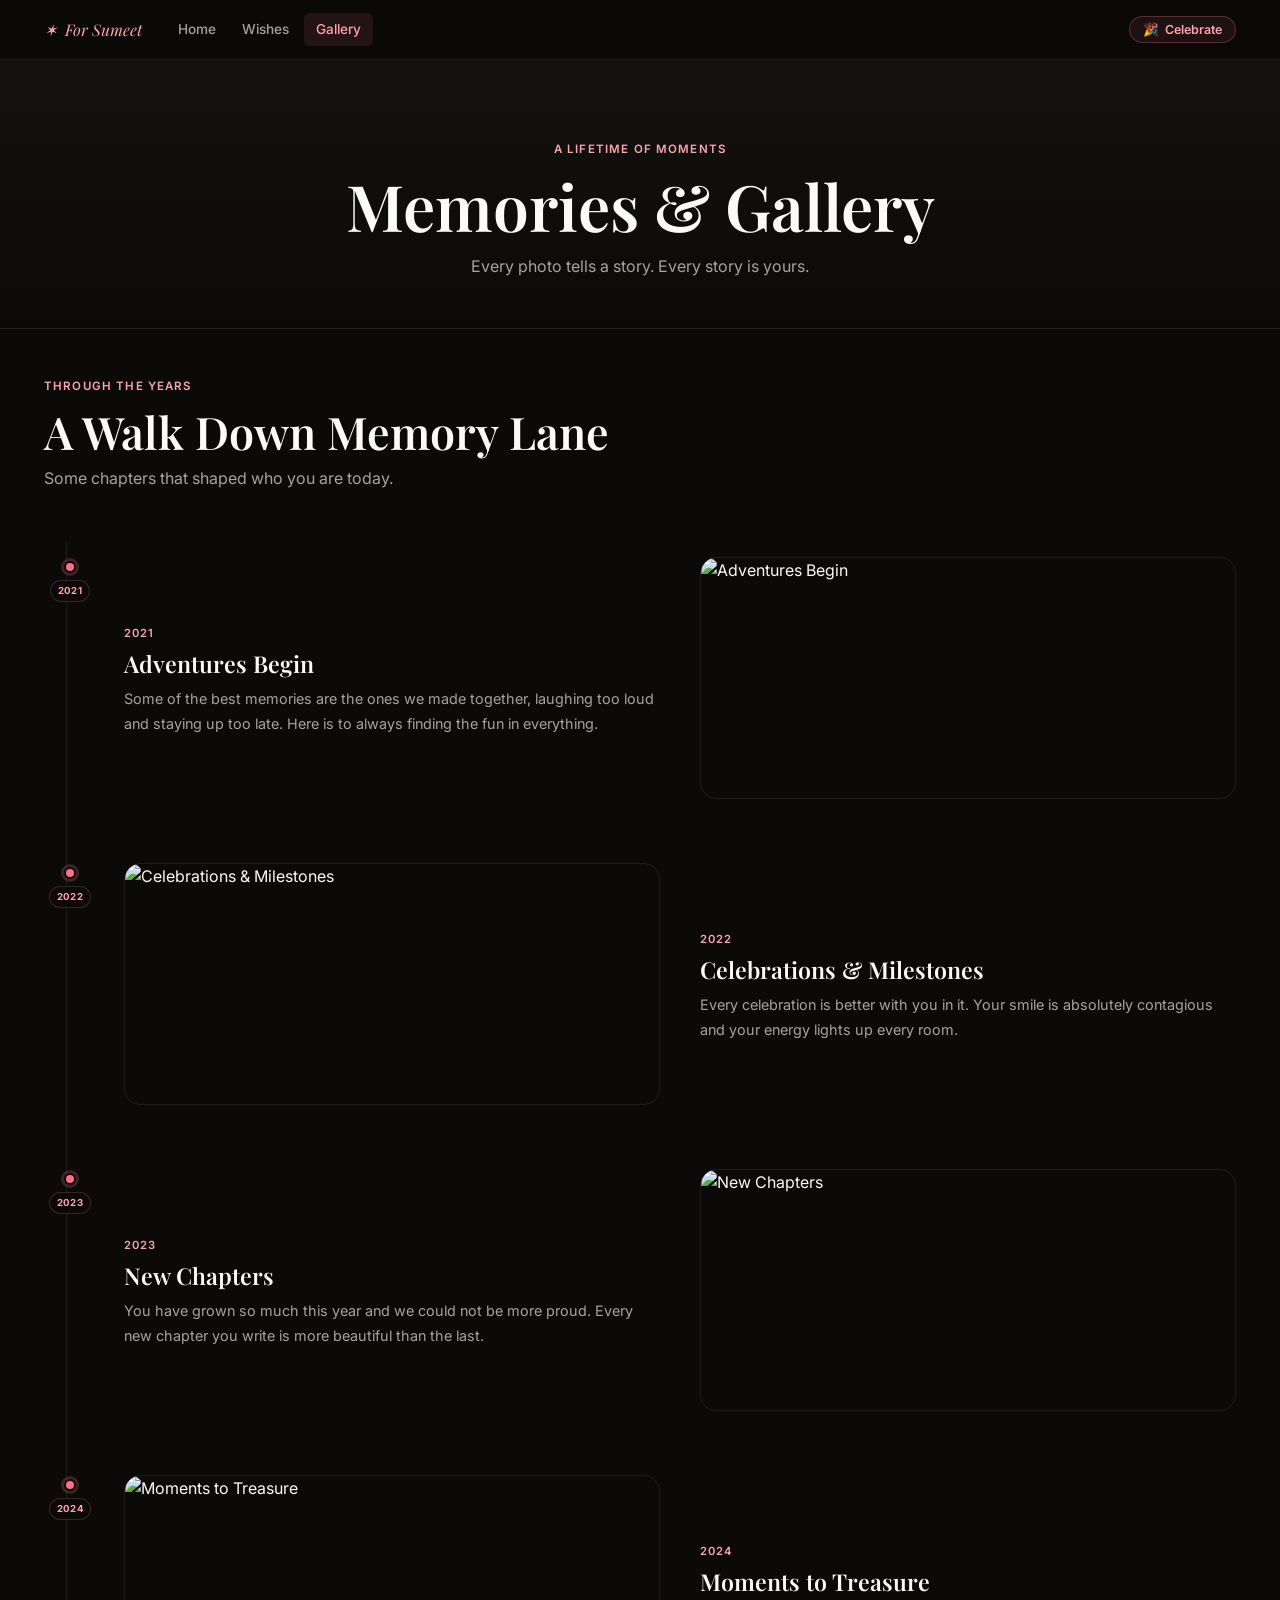
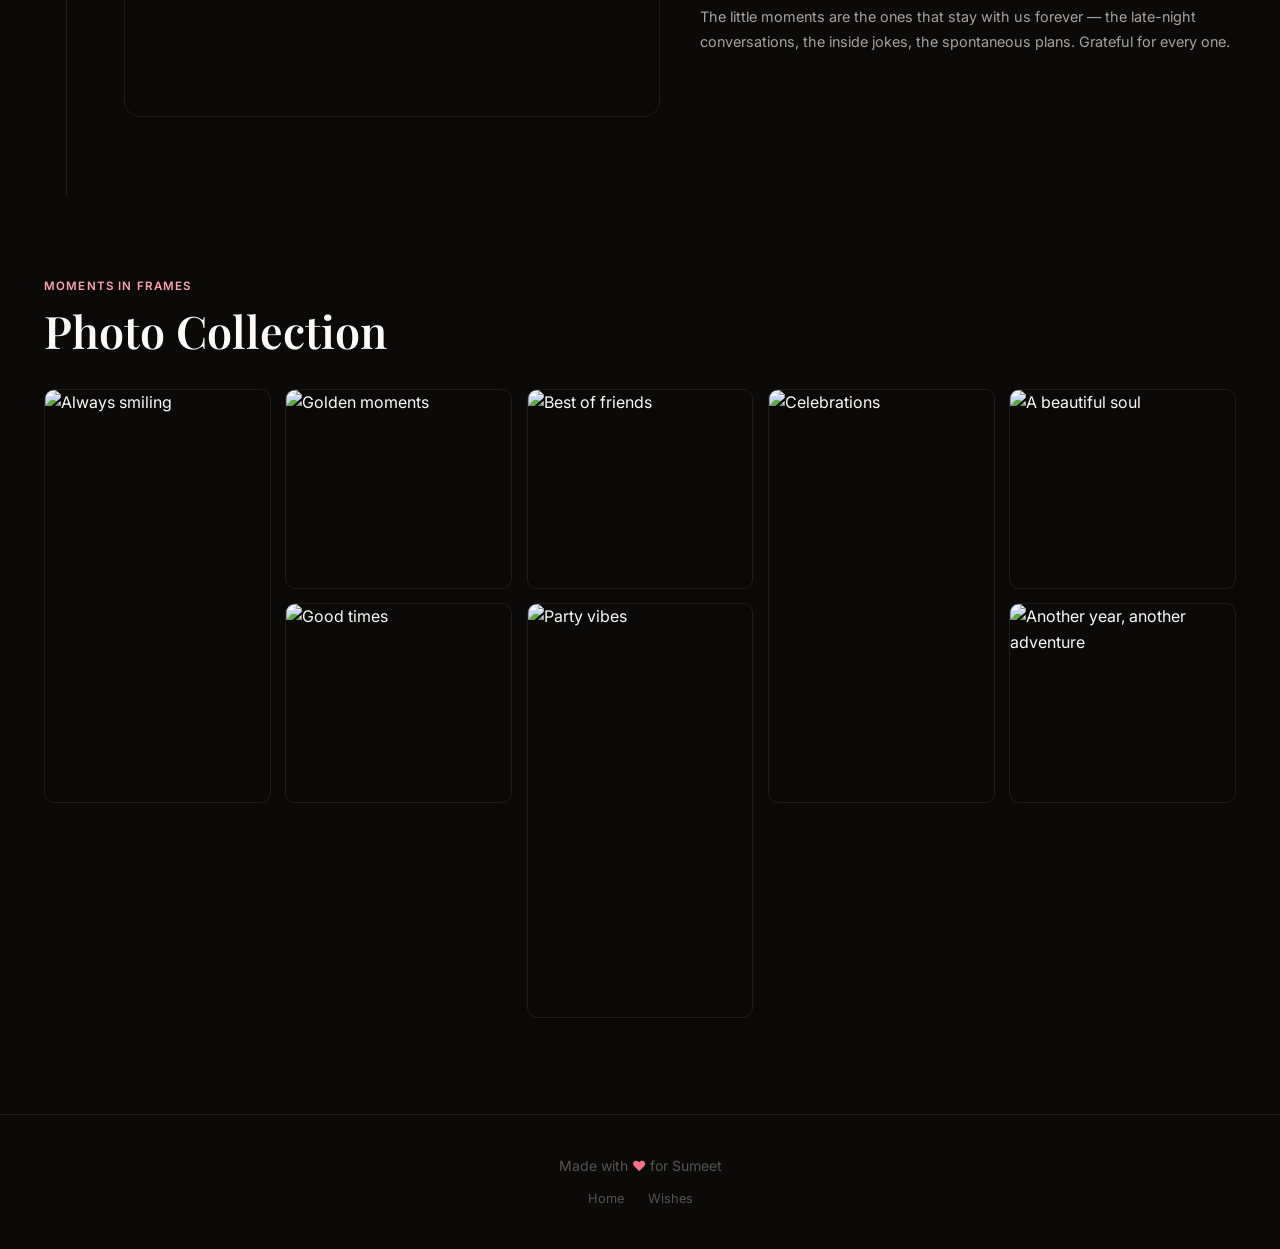
==== gallery.html @ 0de7a9f2 "revamped site" ====
<!DOCTYPE html>
<html lang="en">
<head>
  <meta charset="UTF-8">
  <meta name="viewport" content="width=device-width, initial-scale=1.0">
  <title>Memories &amp; Gallery</title>
  <link rel="preconnect" href="https://fonts.googleapis.com">
  <link rel="preconnect" href="https://fonts.gstatic.com" crossorigin>
  <link href="https://fonts.googleapis.com/css2?family=Playfair+Display:ital,wght@0,400;0,600;0,700;1,400&family=Inter:wght@300;400;500;600&family=Dancing+Script:wght@600;700&display=swap" rel="stylesheet">
  <link rel="stylesheet" href="style.css">
</head>
<body>

  <!-- Shared elements injected by app.js -->

  <main class="page-body">

    <!-- ═══════════════ PAGE HERO ═══════════════ -->
    <div class="page-hero">
      <p class="sec-eyebrow">A lifetime of moments</p>
      <h1 class="sec-heading" style="font-size:clamp(2.4rem,6vw,4rem);">Memories &amp; Gallery</h1>
      <p style="font-size:1rem;color:var(--text-muted);margin-top:.6rem;">Every photo tells a story. Every story is yours.</p>
    </div>

    <!-- ═══════════════ GALLERY CONTENT ═══════════════ -->
    <div class="gallery-wrap">

      <!-- Timeline -->
      <div data-reveal>
        <p class="sec-eyebrow">Through the years</p>
        <h2 class="sec-heading" style="font-size:clamp(1.8rem,4vw,2.8rem);margin-bottom:.5rem;">A Walk Down Memory Lane</h2>
        <p class="sec-sub" style="margin-bottom:3rem;">Some chapters that shaped who you are today.</p>
      </div>

      <div class="tl" id="timeline">
        <!-- Injected by JS -->
      </div>

      <!-- Photo Grid -->
      <div class="grid-section" data-reveal>
        <div class="grid-sec-head">
          <p class="sec-eyebrow">Moments in frames</p>
          <h2 class="sec-heading" style="font-size:clamp(1.8rem,4vw,2.8rem);">Photo Collection</h2>
        </div>
        <div class="photo-grid" id="photo-grid">
          <!-- Injected by JS -->
        </div>
      </div>

    </div>

    <!-- ═══════════════ FOOTER ═══════════════ -->
    <footer class="site-footer">
      <p>Made with <span class="footer-heart">&#x2665;</span> for <span class="footer-name-ref">Sumeet</span></p>
      <div class="footer-links">
        <a href="index.html">Home</a>
        <a href="wishes.html">Wishes</a>
      </div>
    </footer>

  </main>

  <!-- Scripts -->
  <script src="https://cdn.jsdelivr.net/npm/canvas-confetti@1.6.0/dist/confetti.browser.min.js"></script>
  <script src="content.js"></script>
  <script src="app.js"></script>
  <script>
  (function () {

    // Update footer name
    if (typeof siteData !== 'undefined') {
      document.title = 'Memories for ' + siteData.name;
      document.querySelectorAll('.footer-name-ref').forEach(function(el){ el.textContent = siteData.name; });
    }

    /* ── Timeline ───────────────────────────────── */
    var tl   = document.getElementById('timeline');
    var mems = typeof galleryMemories !== 'undefined' ? galleryMemories : [];

    mems.forEach(function(mem, i) {
      var item = document.createElement('div');
      item.className = 'tl-item'; item.setAttribute('data-reveal', '');

      var imgHTML = mem.photo
        ? '<div class="tl-img-wrap" data-lb-src="' + escH(mem.photo) + '" data-lb-cap="' + escH(mem.title) + '">' +
          '<img src="' + escH(mem.photo) + '" alt="' + escH(mem.title) + '" loading="lazy"></div>'
        : '<div class="tl-no-photo">&#x1F5BC;</div>';

      item.innerHTML =
        '<div class="tl-stem">' +
          '<div class="tl-dot"></div>' +
          '<span class="tl-year-pill">' + escH(mem.year || '') + '</span>' +
        '</div>' +
        '<div class="tl-body">' +
          '<div class="tl-text-col">' +
            '<span class="tl-tag">' + escH(mem.year || '') + '</span>' +
            '<h3 class="tl-title">' + escH(mem.title) + '</h3>' +
            '<p class="tl-desc">' + escH(mem.text) + '</p>' +
          '</div>' +
          '<div class="tl-img-col">' + imgHTML + '</div>' +
        '</div>';

      tl.appendChild(item);
    });

    /* ── Photo grid ─────────────────────────────── */
    var grid   = document.getElementById('photo-grid');
    var photos = typeof galleryPhotos !== 'undefined' ? galleryPhotos : [];

    photos.forEach(function(ph) {
      var item = document.createElement('div');
      item.className = 'pg-item';
      item.dataset.lbSrc = ph.src;
      item.dataset.lbCap = ph.caption || '';
      item.innerHTML =
        '<img src="' + escH(ph.src) + '" alt="' + escH(ph.caption||'') + '" loading="lazy">' +
        (ph.caption ? '<p class="pg-caption">' + escH(ph.caption) + '</p>' : '');
      grid.appendChild(item);
    });

    /* ── Lightbox trigger ───────────────────────── */
    function allLbItems() {
      return Array.from(document.querySelectorAll('[data-lb-src]')).map(function(el){
        return { src: el.dataset.lbSrc, cap: el.dataset.lbCap || '' };
      });
    }

    document.addEventListener('click', function(e) {
      var el = e.target.closest('[data-lb-src]');
      if (!el) return;
      var items = allLbItems();
      var idx   = items.findIndex(function(it){ return it.src === el.dataset.lbSrc; });
      if (typeof openLightbox === 'function') openLightbox(items, idx);
    });

    /* ── Scroll reveal for timeline items ─────── */
    var io = new IntersectionObserver(function(entries){
      entries.forEach(function(e){
        if (e.isIntersecting){ e.target.classList.add('in'); io.unobserve(e.target); }
      });
    }, { threshold: 0.1 });
    document.querySelectorAll('.tl-item').forEach(function(el){ io.observe(el); });

    function escH(s) {
      return String(s).replace(/&/g,'&amp;').replace(/</g,'&lt;').replace(/>/g,'&gt;').replace(/"/g,'&quot;');
    }
  })();
  </script>
</body>
</html>
---- style.css ----
/* ================================================================
   BIRTHDAY WEBSITE — DESIGN SYSTEM
   shadcn/ui inspired · warm dark · stone palette
   ================================================================ */

/* ── 1. TOKENS ─────────────────────────────────────────────────── */
:root {
  --bg:          #0c0a09;
  --bg-raised:   #141210;
  --card:        #1c1917;
  --card-hov:    #23201d;
  --border:      rgba(250,250,249,.08);
  --border-med:  rgba(250,250,249,.13);
  --text:        #fafaf9;
  --text-muted:  #a8a29e;
  --text-dim:    #57534e;
  --rose:        #fb7185;
  --rose-lt:     #fda4af;
  --amber:       #fbbf24;
  --amber-lt:    #fde68a;
  --purple:      #a78bfa;

  --r-xs: 4px;  --r-sm: 6px;  --r: 10px;
  --r-lg: 16px; --r-xl: 24px;

  --shadow-sm: 0 1px 2px rgba(0,0,0,.5);
  --shadow:    0 2px 8px rgba(0,0,0,.45), 0 1px 2px rgba(0,0,0,.3);
  --shadow-md: 0 4px 16px rgba(0,0,0,.5), 0 2px 4px rgba(0,0,0,.3);
  --shadow-lg: 0 8px 28px rgba(0,0,0,.55), 0 4px 8px rgba(0,0,0,.3);
  --shadow-xl: 0 20px 50px rgba(0,0,0,.6), 0 8px 16px rgba(0,0,0,.4);

  --t:    180ms cubic-bezier(.4,0,.2,1);
  --t-md: 280ms cubic-bezier(.4,0,.2,1);
  --t-lg: 420ms cubic-bezier(.4,0,.2,1);

  --f-display: 'Playfair Display', Georgia, serif;
  --f-body:    'Inter', system-ui, -apple-system, sans-serif;
  --f-script:  'Dancing Script', cursive;

  --container: 1240px;
  --nav-h: 60px;
}

/* ── 2. RESET ──────────────────────────────────────────────────── */
*, *::before, *::after { box-sizing: border-box; margin: 0; padding: 0; }
html  { scroll-behavior: smooth; }
body  {
  font-family: var(--f-body);
  background: var(--bg);
  color: var(--text);
  line-height: 1.6;
  -webkit-font-smoothing: antialiased;
  overflow-x: hidden;
  animation: pg-in .45s ease both;
}
img     { display: block; max-width: 100%; }
button  { cursor: pointer; font-family: inherit; border: none; }
a       { color: inherit; text-decoration: none; }

@keyframes pg-in { from { opacity: 0; } to { opacity: 1; } }

/* ── 3. TYPOGRAPHY SCALE ───────────────────────────────────────── */
h1,h2,h3,h4 { font-family: var(--f-display); line-height: 1.15; }

/* ── 4. LAYOUT ─────────────────────────────────────────────────── */
.container {
  width: 100%; max-width: var(--container);
  margin: 0 auto; padding: 0 1.5rem;
}
.page-body { padding-top: var(--nav-h); min-height: 100vh; }

/* ── 5. NAVIGATION ─────────────────────────────────────────────── */
.site-nav {
  position: fixed; top: 0; left: 0; right: 0; z-index: 200;
  height: var(--nav-h);
  border-bottom: 1px solid var(--border);
  background: rgba(12,10,9,.88);
  backdrop-filter: blur(18px);
  -webkit-backdrop-filter: blur(18px);
}
.nav-inner {
  height: 100%; max-width: var(--container);
  margin: 0 auto; padding: 0 1.5rem;
  display: flex; align-items: center; gap: 1.5rem;
}
.nav-brand {
  font-family: var(--f-display);
  font-size: 1rem; font-style: italic;
  color: var(--rose-lt);
  white-space: nowrap;
}
.nav-links { display: flex; align-items: center; gap: .15rem; }
.nav-link {
  font-size: .85rem; font-weight: 500;
  color: var(--text-muted);
  padding: .38rem .75rem;
  border-radius: var(--r-sm);
  transition: color var(--t), background var(--t);
}
.nav-link:hover              { color: var(--text); background: rgba(250,250,249,.06); }
.nav-link.active             { color: var(--rose-lt); background: rgba(251,113,133,.1); }
.nav-end                     { margin-left: auto; display: flex; align-items: center; gap: .6rem; }
.nav-pill {
  display: inline-flex; align-items: center; gap: .35rem;
  padding: .32rem .8rem;
  font-size: .78rem; font-weight: 600;
  border-radius: 100px;
  border: 1px solid rgba(251,113,133,.28);
  background: rgba(251,113,133,.08);
  color: var(--rose-lt);
  transition: all var(--t);
}
.nav-pill:hover { background: rgba(251,113,133,.16); border-color: rgba(251,113,133,.45); }

/* Mobile nav: collapse links into icon row */
.nav-mob-toggle {
  display: none;
  width: 36px; height: 36px;
  border-radius: var(--r-sm);
  background: rgba(250,250,249,.06);
  border: 1px solid var(--border-med);
  color: var(--text-muted);
  font-size: 1.1rem;
  align-items: center; justify-content: center;
}

/* Progress bar */
.progress-bar {
  position: fixed; top: var(--nav-h); left: 0;
  height: 2px; width: 0%;
  background: linear-gradient(90deg, var(--rose), var(--amber));
  z-index: 201; transition: width .08s linear;
}

/* ── 6. BUTTONS ────────────────────────────────────────────────── */
.btn {
  display: inline-flex; align-items: center; justify-content: center; gap: .45rem;
  padding: .58rem 1.2rem;
  font-size: .875rem; font-weight: 600; letter-spacing: .01em;
  border-radius: var(--r-sm); border: 1px solid transparent;
  transition: all var(--t); white-space: nowrap;
}
.btn-primary {
  background: var(--rose); color: #fff; border-color: var(--rose);
}
.btn-primary:hover {
  background: #f43f5e; border-color: #f43f5e;
  box-shadow: 0 4px 14px rgba(251,113,133,.38);
  transform: translateY(-1px);
}
.btn-outline {
  background: transparent; color: var(--text); border-color: var(--border-med);
}
.btn-outline:hover {
  background: rgba(250,250,249,.06); border-color: rgba(250,250,249,.22);
}
.btn-ghost  { background: transparent; color: var(--text-muted); border-color: transparent; }
.btn-ghost:hover { background: rgba(250,250,249,.06); color: var(--text); }
.btn-lg     { padding: .72rem 1.7rem; font-size: .95rem; border-radius: var(--r); }
.btn-sm     { padding: .35rem .8rem; font-size: .78rem; }

/* ── 7. BADGE ──────────────────────────────────────────────────── */
.badge {
  display: inline-flex; align-items: center; gap: .3rem;
  padding: .22rem .7rem;
  font-size: .72rem; font-weight: 500; letter-spacing: .05em; text-transform: uppercase;
  border-radius: 100px; border: 1px solid var(--border);
  color: var(--text-muted); background: rgba(250,250,249,.04);
}
.badge-rose   { border-color: rgba(251,113,133,.3); color: var(--rose-lt); background: rgba(251,113,133,.08); }
.badge-amber  { border-color: rgba(251,191,36,.3);  color: var(--amber-lt); background: rgba(251,191,36,.08); }

/* ── 8. AVATAR ─────────────────────────────────────────────────── */
.avatar {
  border-radius: 50%; overflow: hidden; flex-shrink: 0;
  background: linear-gradient(135deg, var(--rose) 0%, var(--purple) 100%);
  display: flex; align-items: center; justify-content: center;
  font-family: var(--f-display); font-weight: 700; color: #fff;
}
.avatar img { width: 100%; height: 100%; object-fit: cover; }
.avatar-sm  { width: 34px; height: 34px; font-size: .9rem; }
.avatar-md  { width: 42px; height: 42px; font-size: 1.05rem; }
.avatar-lg  { width: 56px; height: 56px; font-size: 1.3rem; }

/* ── 9. DIVIDER ────────────────────────────────────────────────── */
.sep { width: 100%; height: 1px; background: var(--border); }

/* ── 10. SCROLL REVEAL ─────────────────────────────────────────── */
[data-reveal] {
  opacity: 0; transform: translateY(22px);
  transition: opacity .6s ease, transform .6s ease;
}
[data-reveal].in { opacity: 1; transform: none; }
[data-reveal-delay="1"] { transition-delay: .1s; }
[data-reveal-delay="2"] { transition-delay: .2s; }
[data-reveal-delay="3"] { transition-delay: .3s; }
[data-reveal-delay="4"] { transition-delay: .4s; }

/* ── 11. LOADING SCREEN ────────────────────────────────────────── */
.loading-screen {
  position: fixed; inset: 0; z-index: 9999;
  background: var(--bg);
  display: flex; align-items: center; justify-content: center;
  transition: opacity .8s ease, visibility .8s ease;
}
.loading-screen.out { opacity: 0; visibility: hidden; pointer-events: none; }
.loading-inner { text-align: center; }
.loading-icon  { font-size: 3rem; display: block; margin-bottom: 1rem; animation: bob 1.4s ease-in-out infinite; }
.loading-label { font-size: .8rem; letter-spacing: 2px; color: var(--text-dim); }

@keyframes bob { 0%,100% { transform: translateY(0) rotate(-6deg); } 50% { transform: translateY(-14px) rotate(6deg); } }

/* ── 12. LIGHTBOX ──────────────────────────────────────────────── */
.lightbox {
  position: fixed; inset: 0; z-index: 9990;
  background: rgba(0,0,0,.94);
  display: flex; align-items: center; justify-content: center; padding: 2rem;
  opacity: 0; visibility: hidden;
  transition: opacity .28s ease, visibility .28s ease;
}
.lightbox.open { opacity: 1; visibility: visible; }
.lb-img {
  max-width: 88vw; max-height: 82vh; object-fit: contain;
  border-radius: var(--r); box-shadow: 0 0 100px rgba(0,0,0,.8);
  transform: scale(.94); transition: transform .3s ease;
}
.lightbox.open .lb-img { transform: scale(1); }
.lb-caption {
  position: absolute; bottom: 1.8rem; left: 50%; transform: translateX(-50%);
  font-family: var(--f-script); font-size: 1.2rem;
  color: rgba(250,250,249,.65); white-space: nowrap; pointer-events: none;
}
.lb-close, .lb-prev, .lb-next {
  position: absolute; width: 42px; height: 42px;
  border-radius: var(--r-sm);
  background: rgba(250,250,249,.08); border: 1px solid rgba(250,250,249,.12);
  color: var(--text); font-size: 1rem;
  display: flex; align-items: center; justify-content: center;
  transition: background var(--t); cursor: pointer;
}
.lb-close { top: 1.4rem; right: 1.4rem; }
.lb-prev  { left: 1.4rem; top: 50%; transform: translateY(-50%); }
.lb-next  { right: 1.4rem; top: 50%; transform: translateY(-50%); }
.lb-close:hover, .lb-prev:hover, .lb-next:hover { background: rgba(250,250,249,.16); }

/* ================================================================
   LANDING PAGE
   ================================================================ */
#bg-canvas {
  position: fixed; inset: 0; z-index: 0; pointer-events: none;
}

/* Hero */
.hero {
  position: relative; z-index: 1;
  min-height: 100vh;
  display: flex; align-items: center; justify-content: center;
  text-align: center; padding: 2rem;
}
.hero-inner { max-width: 820px; }
.hero-badge { margin-bottom: 2rem; }

.hero-sub {
  font-family: var(--f-script);
  font-size: clamp(1.6rem, 4vw, 2.6rem);
  color: var(--text-muted); margin-bottom: .3rem;
  opacity: 0; transform: translateY(12px);
  animation: slide-up .8s ease .35s both;
}
.hero-name {
  font-family: var(--f-display);
  font-size: clamp(4.5rem, 14vw, 11rem);
  font-weight: 700; line-height: .92; letter-spacing: -.03em;
  background: linear-gradient(150deg, #fda4af 0%, #fb7185 28%, #c084fc 60%, #fbbf24 100%);
  -webkit-background-clip: text; -webkit-text-fill-color: transparent; background-clip: text;
  margin-bottom: 1.8rem;
  opacity: 0; transform: translateY(18px);
  animation: slide-up .9s ease .58s both;
}
.hero-tagline {
  font-size: 1.05rem; color: var(--text-muted); max-width: 460px;
  margin: 0 auto 2.5rem;
  opacity: 0; transform: translateY(12px);
  animation: slide-up .8s ease .8s both;
}
.hero-actions {
  display: flex; align-items: center; justify-content: center; gap: .75rem; flex-wrap: wrap;
  opacity: 0; transform: translateY(12px);
  animation: slide-up .8s ease 1s both;
}
.hero-scroll {
  position: absolute; bottom: 2rem; left: 50%; transform: translateX(-50%);
  display: flex; flex-direction: column; align-items: center; gap: .45rem;
  color: var(--text-dim); font-size: .7rem; letter-spacing: 2px; text-transform: uppercase;
  opacity: 0; animation: slide-up .8s ease 1.5s both;
}
.scroll-track {
  width: 1px; height: 40px;
  background: linear-gradient(to bottom, transparent, var(--border));
  position: relative; overflow: hidden;
}
.scroll-track::after {
  content: ''; position: absolute; top: -100%;
  width: 1px; height: 100%; background: var(--rose-lt);
  animation: track-drop 2s ease-in-out infinite;
}
@keyframes track-drop { 0% { top: -100%; } 100% { top: 100%; } }
@keyframes slide-up { to { opacity: 1; transform: none; } }

/* Explore section */
.explore { position: relative; z-index: 1; padding: 7rem 0; }
.sec-eyebrow {
  font-size: .72rem; font-weight: 600; letter-spacing: .1em; text-transform: uppercase;
  color: var(--rose-lt); margin-bottom: .65rem;
}
.sec-heading {
  font-family: var(--f-display);
  font-size: clamp(2rem, 5vw, 3.4rem); font-weight: 600; margin-bottom: .75rem;
}
.sec-sub { font-size: 1rem; color: var(--text-muted); max-width: 500px; line-height: 1.7; }

.explore-grid {
  margin-top: 3.5rem;
  display: grid; grid-template-columns: repeat(auto-fit, minmax(270px, 1fr)); gap: 1.25rem;
}
.exp-card {
  display: block; padding: 2rem;
  background: var(--card); border: 1px solid var(--border); border-radius: var(--r-lg);
  transition: all var(--t-md); position: relative; overflow: hidden;
}
.exp-card::after {
  content: '';
  position: absolute; inset: 0;
  background: radial-gradient(circle at var(--cx,50%) var(--cy,50%), rgba(251,113,133,.07), transparent 60%);
  opacity: 0; transition: opacity var(--t-md);
}
.exp-card:hover::after   { opacity: 1; }
.exp-card:hover          { border-color: var(--border-med); box-shadow: var(--shadow-lg); transform: translateY(-4px); }
.exp-icon                { font-size: 1.8rem; margin-bottom: 1rem; display: block; }
.exp-title               { font-family: var(--f-display); font-size: 1.35rem; font-weight: 600; margin-bottom: .45rem; }
.exp-desc                { font-size: .875rem; color: var(--text-muted); line-height: 1.65; margin-bottom: 1.4rem; }
.exp-arrow               { font-size: .825rem; color: var(--rose-lt); font-weight: 500; display: flex; align-items: center; gap: .35rem; transition: gap var(--t); }
.exp-card:hover .exp-arrow { gap: .65rem; }

/* Stats strip */
.stats-strip {
  position: relative; z-index: 1;
  border-top: 1px solid var(--border); border-bottom: 1px solid var(--border);
  background: var(--bg-raised);
}
.stats-row {
  display: flex; align-items: stretch; flex-wrap: wrap;
}
.stat-cell {
  flex: 1; min-width: 130px; text-align: center; padding: 2.5rem 1.5rem;
  border-right: 1px solid var(--border);
}
.stat-cell:last-child { border-right: none; }
.stat-num { display: block; font-family: var(--f-display); font-size: 3rem; font-weight: 700; color: var(--rose-lt); line-height: 1; margin-bottom: .45rem; }
.stat-lbl { font-size: .72rem; letter-spacing: .07em; text-transform: uppercase; color: var(--text-dim); }

/* ================================================================
   WISHES PAGE
   ================================================================ */
.page-hero {
  position: relative; z-index: 1;
  padding: 5rem 1.5rem 3rem; text-align: center;
  border-bottom: 1px solid var(--border);
  background: linear-gradient(to bottom, var(--bg-raised), var(--bg));
}
.page-hero .sec-eyebrow { text-align: center; }
.page-hero .sec-heading { text-align: center; }

/* Filter tabs */
.filter-bar {
  display: flex; align-items: center; justify-content: center;
  gap: .4rem; flex-wrap: wrap; margin-top: 2rem;
}
.ftab {
  display: inline-flex; align-items: center; gap: .35rem;
  padding: .4rem 1rem; font-size: .82rem; font-weight: 500;
  border-radius: var(--r-sm); border: 1px solid var(--border-med);
  background: transparent; color: var(--text-muted);
  transition: all var(--t);
}
.ftab:hover              { background: rgba(250,250,249,.06); color: var(--text); }
.ftab.active             { background: rgba(251,113,133,.1); border-color: rgba(251,113,133,.32); color: var(--rose-lt); }
.ftab-count              {
  display: inline-flex; align-items: center; justify-content: center;
  min-width: 20px; height: 18px; padding: 0 4px;
  border-radius: 100px; font-size: .68rem; font-weight: 600;
  background: rgba(250,250,249,.08);
}
.ftab.active .ftab-count { background: rgba(251,113,133,.2); color: var(--rose-lt); }

/* Wishes content area */
.wishes-wrap { position: relative; z-index: 1; padding: 3rem 1.5rem 6rem; max-width: var(--container); margin: 0 auto; }
.wishes-grid { display: grid; grid-template-columns: repeat(auto-fill, minmax(300px, 1fr)); gap: 1.4rem; }

/* Wish card */
.wish-card {
  background: var(--card); border: 1px solid var(--border); border-radius: var(--r-lg);
  overflow: hidden; transition: all var(--t-md);
  opacity: 0; transform: translateY(18px);
}
.wish-card.in   { opacity: 1; transform: none; transition: opacity .5s ease, transform .5s ease, box-shadow var(--t-md), border-color var(--t-md); }
.wish-card:hover { border-color: var(--border-med); box-shadow: var(--shadow-lg); transform: translateY(-4px); }
.wish-card[hidden] { display: none; }

.wc-photo-wrap { position: relative; width: 100%; padding-top: 58%; overflow: hidden; cursor: zoom-in; }
.wc-photo      { position: absolute; inset: 0; width: 100%; height: 100%; object-fit: cover; transition: transform .55s ease; }
.wish-card:hover .wc-photo { transform: scale(1.06); }
.wc-photo-shade { position: absolute; inset: 0; background: linear-gradient(to bottom, transparent 45%, rgba(12,10,9,.92) 100%); }

.wc-body  { padding: 1.4rem 1.5rem 1.5rem; }
.wc-quote { font-family: var(--f-display); font-size: 3.2rem; line-height: .65; color: var(--rose); opacity: .28; display: block; margin-bottom: .35rem; }
.wc-text  { font-family: var(--f-script); font-size: 1.15rem; line-height: 1.72; color: var(--text); margin-bottom: 1.2rem; }

.wc-footer { display: flex; align-items: center; justify-content: space-between; padding-top: .9rem; border-top: 1px solid var(--border); }
.wc-author { display: flex; align-items: center; gap: .6rem; }
.wc-name   { font-size: .88rem; font-weight: 600; line-height: 1.2; }
.wc-rel    { font-size: .72rem; color: var(--text-dim); margin-top: 1px; }

/* Heart button */
.heart-btn {
  display: flex; align-items: center; gap: .32rem;
  padding: .3rem .62rem; border-radius: var(--r-sm);
  border: 1px solid var(--border); background: transparent;
  color: var(--text-dim); font-size: .78rem; transition: all var(--t);
}
.heart-btn:hover         { border-color: rgba(251,113,133,.4); color: var(--rose-lt); background: rgba(251,113,133,.07); }
.heart-btn.liked         { border-color: rgba(251,113,133,.38); color: var(--rose); background: rgba(251,113,133,.1); }
.heart-btn .hi           { transition: transform .2s ease; }
.heart-btn.liked .hi     { animation: heart-pop .28s ease both; }
@keyframes heart-pop { 0%{transform:scale(1)} 50%{transform:scale(1.55)} 100%{transform:scale(1.2)} }

/* Empty state */
.empty-state { grid-column: 1/-1; text-align: center; padding: 5rem 2rem; color: var(--text-dim); }
.empty-state-icon { font-size: 2.5rem; display: block; margin-bottom: 1rem; }
.empty-state p { font-size: .925rem; }

/* ================================================================
   GALLERY PAGE
   ================================================================ */
.gallery-wrap { position: relative; z-index: 1; padding: 3rem 1.5rem 6rem; max-width: var(--container); margin: 0 auto; }

/* ── Timeline: left-rail + alternating body layout ─────────── */
.tl { position: relative; padding: 1rem 0; }
.tl::before {
  content: ''; position: absolute;
  left: 22px; top: 0; bottom: 0;
  width: 1px; background: var(--border);
}

/* row = stem column + body column */
.tl-item {
  display: grid;
  grid-template-columns: 52px 1fr;
  gap: 0 1.75rem;
  margin-bottom: 4rem;
  align-items: center;
}

/* Stem: dot + year badge */
.tl-stem {
  display: flex; flex-direction: column; align-items: center;
  gap: .4rem; z-index: 1; align-self: start; padding-top: .3rem;
}
.tl-dot {
  width: 12px; height: 12px; border-radius: 50%;
  background: var(--rose); border: 2px solid var(--bg);
  box-shadow: 0 0 0 3px rgba(251,113,133,.22); flex-shrink: 0;
}
.tl-year-pill {
  font-size: .6rem; font-weight: 700; letter-spacing: .07em;
  text-transform: uppercase; color: var(--rose-lt);
  background: var(--bg); padding: .16rem .42rem;
  border: 1px solid rgba(251,113,133,.22); border-radius: 100px;
  writing-mode: horizontal-tb; white-space: nowrap;
}

/* Body: text + image, side by side */
.tl-body {
  display: grid; grid-template-columns: 1fr 1fr;
  gap: 2.5rem; align-items: center;
}
/* Even items: swap image to the left */
.tl-item:nth-child(even) .tl-img-col { order: -1; }

.tl-tag {
  display: inline-block; font-size: .7rem; font-weight: 600;
  letter-spacing: .08em; text-transform: uppercase;
  color: var(--rose-lt); margin-bottom: .45rem;
}
.tl-title { font-family: var(--f-display); font-size: 1.45rem; font-weight: 600; margin-bottom: .5rem; line-height: 1.2; }
.tl-desc  { font-size: .9rem; color: var(--text-muted); line-height: 1.75; }

.tl-img-wrap {
  border-radius: var(--r-lg); overflow: hidden; cursor: zoom-in;
  border: 1px solid var(--border); transition: all var(--t-md);
}
.tl-img-wrap:hover { border-color: var(--border-med); box-shadow: var(--shadow-lg); transform: scale(1.025); }
.tl-img-wrap img   { width: 100%; height: 240px; object-fit: cover; display: block; transition: transform .55s ease; }
.tl-img-wrap:hover img { transform: scale(1.06); }

.tl-no-photo {
  height: 240px; border-radius: var(--r-lg);
  background: var(--card); border: 1px solid var(--border);
  display: flex; align-items: center; justify-content: center;
  font-size: 2.5rem; color: var(--text-dim);
}

/* Photo grid */
.grid-section { margin-top: 5rem; }
.grid-sec-head { margin-bottom: 2rem; }

.photo-grid {
  display: grid;
  grid-template-columns: repeat(auto-fill, minmax(200px, 1fr));
  grid-auto-rows: 200px;
  gap: .9rem;
}
.pg-item {
  border-radius: var(--r); overflow: hidden; cursor: zoom-in;
  border: 1px solid var(--border); transition: all var(--t-md);
  position: relative;
}
.pg-item:nth-child(3n+1) { grid-row: span 2; }   /* taller */
.pg-item:hover { border-color: var(--border-med); box-shadow: var(--shadow-md); transform: scale(1.03); }
.pg-item img { width: 100%; height: 100%; object-fit: cover; transition: transform .5s ease; }
.pg-item:hover img { transform: scale(1.07); }
.pg-caption {
  position: absolute; bottom: 0; left: 0; right: 0;
  padding: .6rem .8rem;
  background: linear-gradient(to top, rgba(12,10,9,.9), transparent);
  font-size: .75rem; color: var(--text-muted);
  opacity: 0; transition: opacity var(--t-md);
}
.pg-item:hover .pg-caption { opacity: 1; }

/* ================================================================
   FOOTER
   ================================================================ */
.site-footer {
  position: relative; z-index: 1;
  border-top: 1px solid var(--border);
  padding: 2.5rem 1.5rem; text-align: center;
  color: var(--text-dim); font-size: .875rem;
  display: flex; flex-direction: column; align-items: center; gap: .75rem;
}
.footer-links { display: flex; gap: 1.5rem; }
.footer-links a { color: var(--text-dim); font-size: .8rem; transition: color var(--t); }
.footer-links a:hover { color: var(--text-muted); }
.footer-heart { color: var(--rose); display: inline-block; animation: hb 1.8s ease-in-out infinite; }
@keyframes hb { 0%,100%{transform:scale(1)} 14%{transform:scale(1.3)} 28%{transform:scale(1)} 42%{transform:scale(1.18)} }

/* ================================================================
   RESPONSIVE
   ================================================================ */
/* ================================================================
   MOBILE NAV OPEN STATE
   ================================================================ */
.nav-links.mob-open {
  display: flex !important;
  flex-direction: column;
  position: fixed;
  top: var(--nav-h); left: 0; right: 0;
  background: rgba(12,10,9,.97);
  border-bottom: 1px solid rgba(250,250,249,.08);
  padding: 1rem 1.5rem 1.4rem;
  gap: .1rem; z-index: 199;
  backdrop-filter: blur(20px);
  -webkit-backdrop-filter: blur(20px);
}
.nav-links.mob-open .nav-link { padding: .65rem .9rem; font-size: .95rem; }

/* ================================================================
   RESPONSIVE
   ================================================================ */

/* Tablet: collapse timeline body to stacked */
@media (max-width: 860px) {
  .tl-body { grid-template-columns: 1fr; gap: 1.25rem; }
  .tl-item:nth-child(even) .tl-img-col { order: unset; }
  .tl-img-wrap img { height: 200px; }
  .tl-no-photo    { height: 200px; }
}

/* Mobile: full single-column, smaller hero, stacked stats */
@media (max-width: 768px) {
  /* Nav */
  .nav-links      { display: none; }
  .nav-mob-toggle { display: flex; }

  /* Hero */
  .hero-name { font-size: clamp(3.5rem, 18vw, 7rem); }
  .hero-tagline { font-size: .95rem; }

  /* Stats */
  .stats-row { flex-direction: column; }
  .stat-cell { border-right: none; border-bottom: 1px solid var(--border); padding: 1.75rem 1.5rem; }
  .stat-cell:last-child { border-bottom: none; }
  .stat-num  { font-size: 2.4rem; }

  /* Explore cards */
  .explore-grid { grid-template-columns: 1fr; }

  /* Wishes */
  .wishes-grid { grid-template-columns: 1fr; }

  /* Timeline */
  .tl-item  { gap: 0 1rem; margin-bottom: 3rem; }

  /* Photo grid */
  .photo-grid     { grid-template-columns: repeat(2, 1fr); grid-auto-rows: 150px; gap: .6rem; }
  .pg-item:nth-child(3n+1) { grid-row: span 1; }

  /* Page hero padding */
  .page-hero { padding: 3.5rem 1.25rem 2.5rem; }
  .gallery-wrap { padding: 2rem 1.25rem 4rem; }
  .wishes-wrap  { padding: 2rem 1.25rem 4rem; }
}

@media (max-width: 480px) {
  .photo-grid { grid-template-columns: repeat(2, 1fr); grid-auto-rows: 130px; gap: .4rem; }
  .explore { padding: 4rem 0; }
  .tl-body { gap: 1rem; }
}
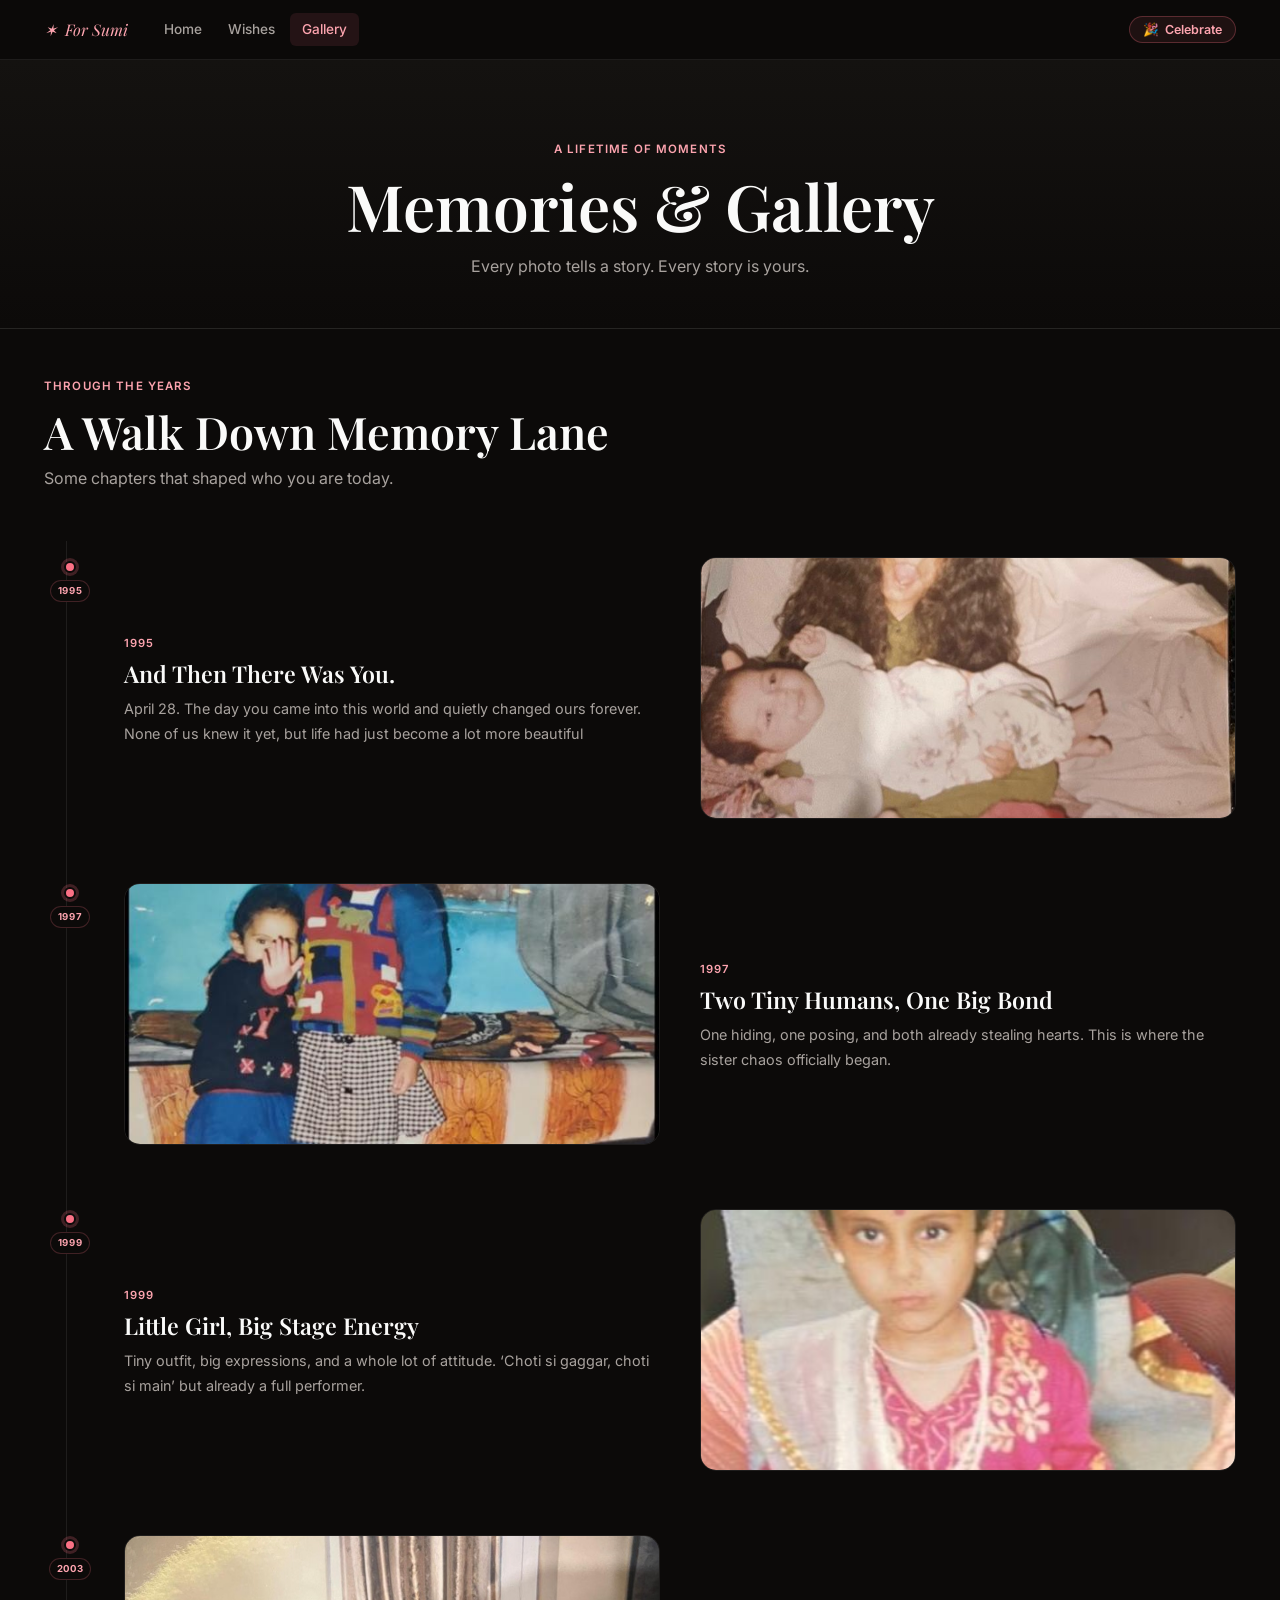
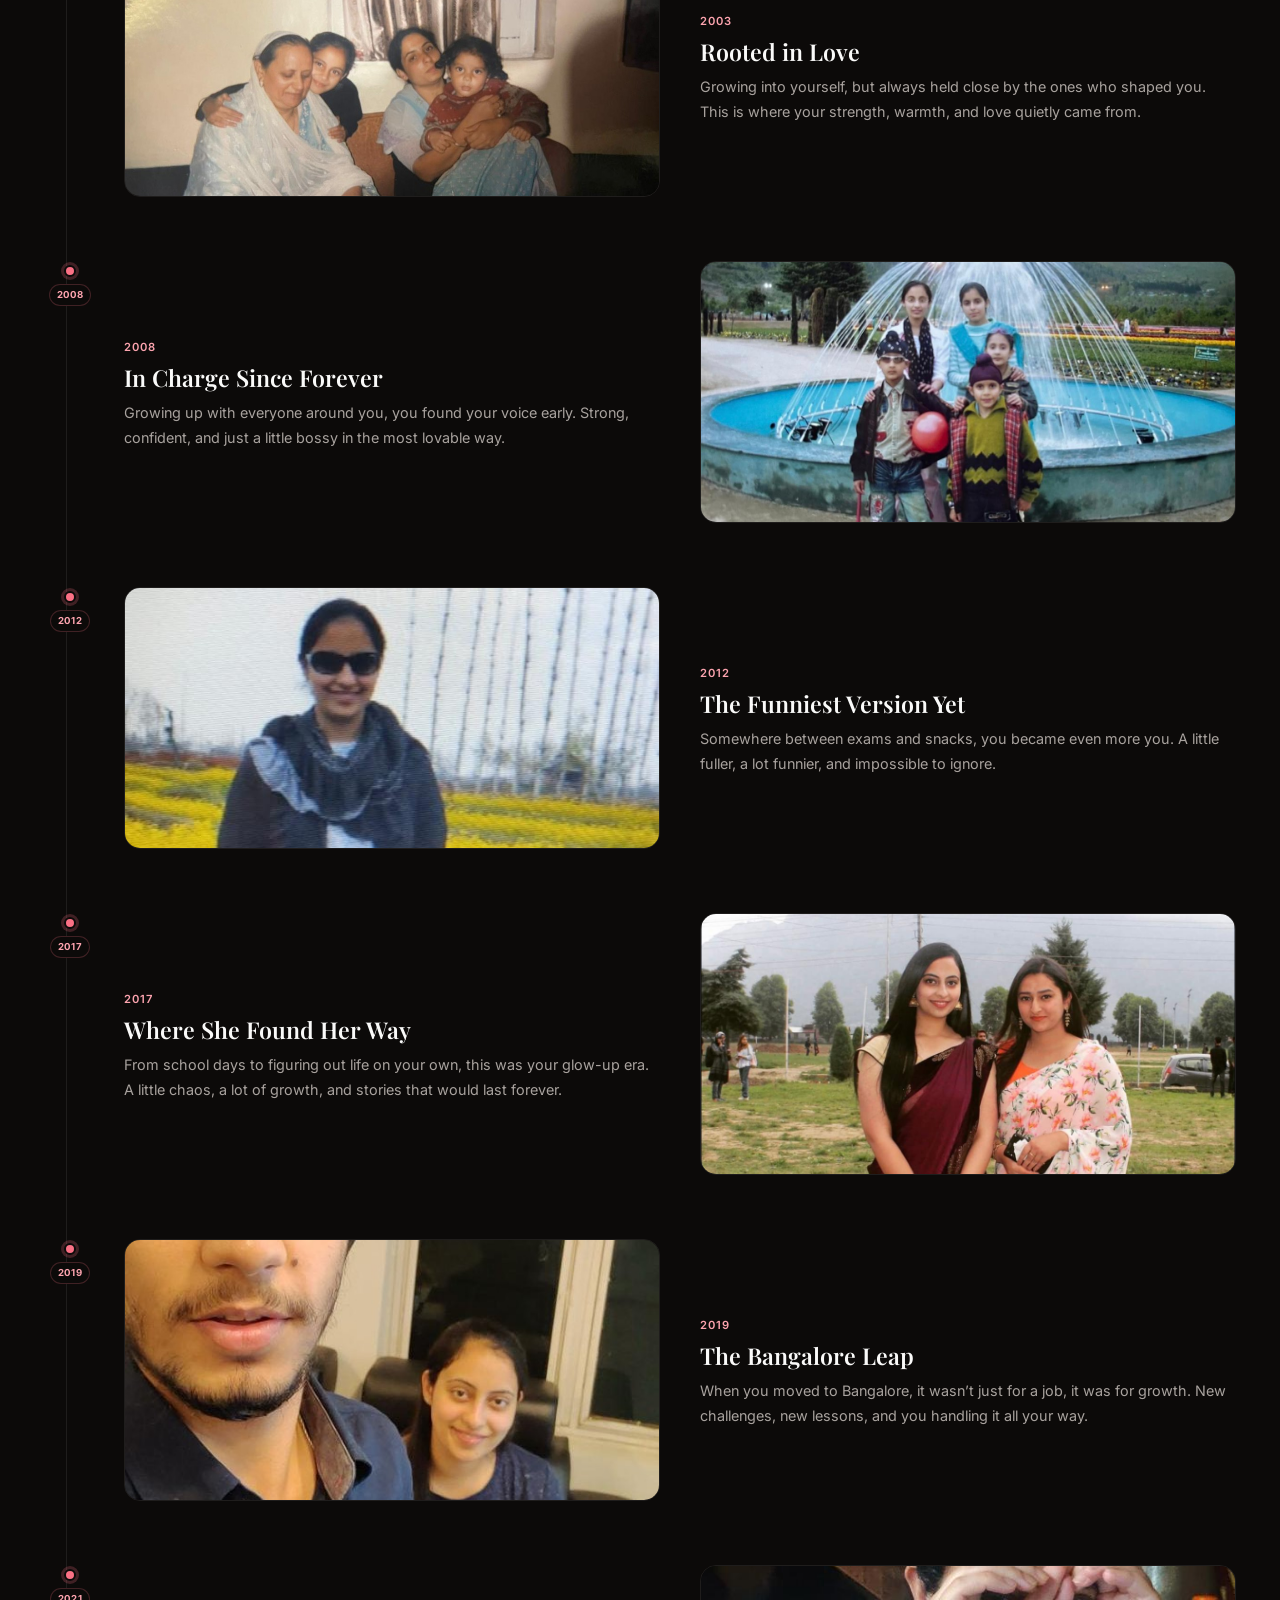
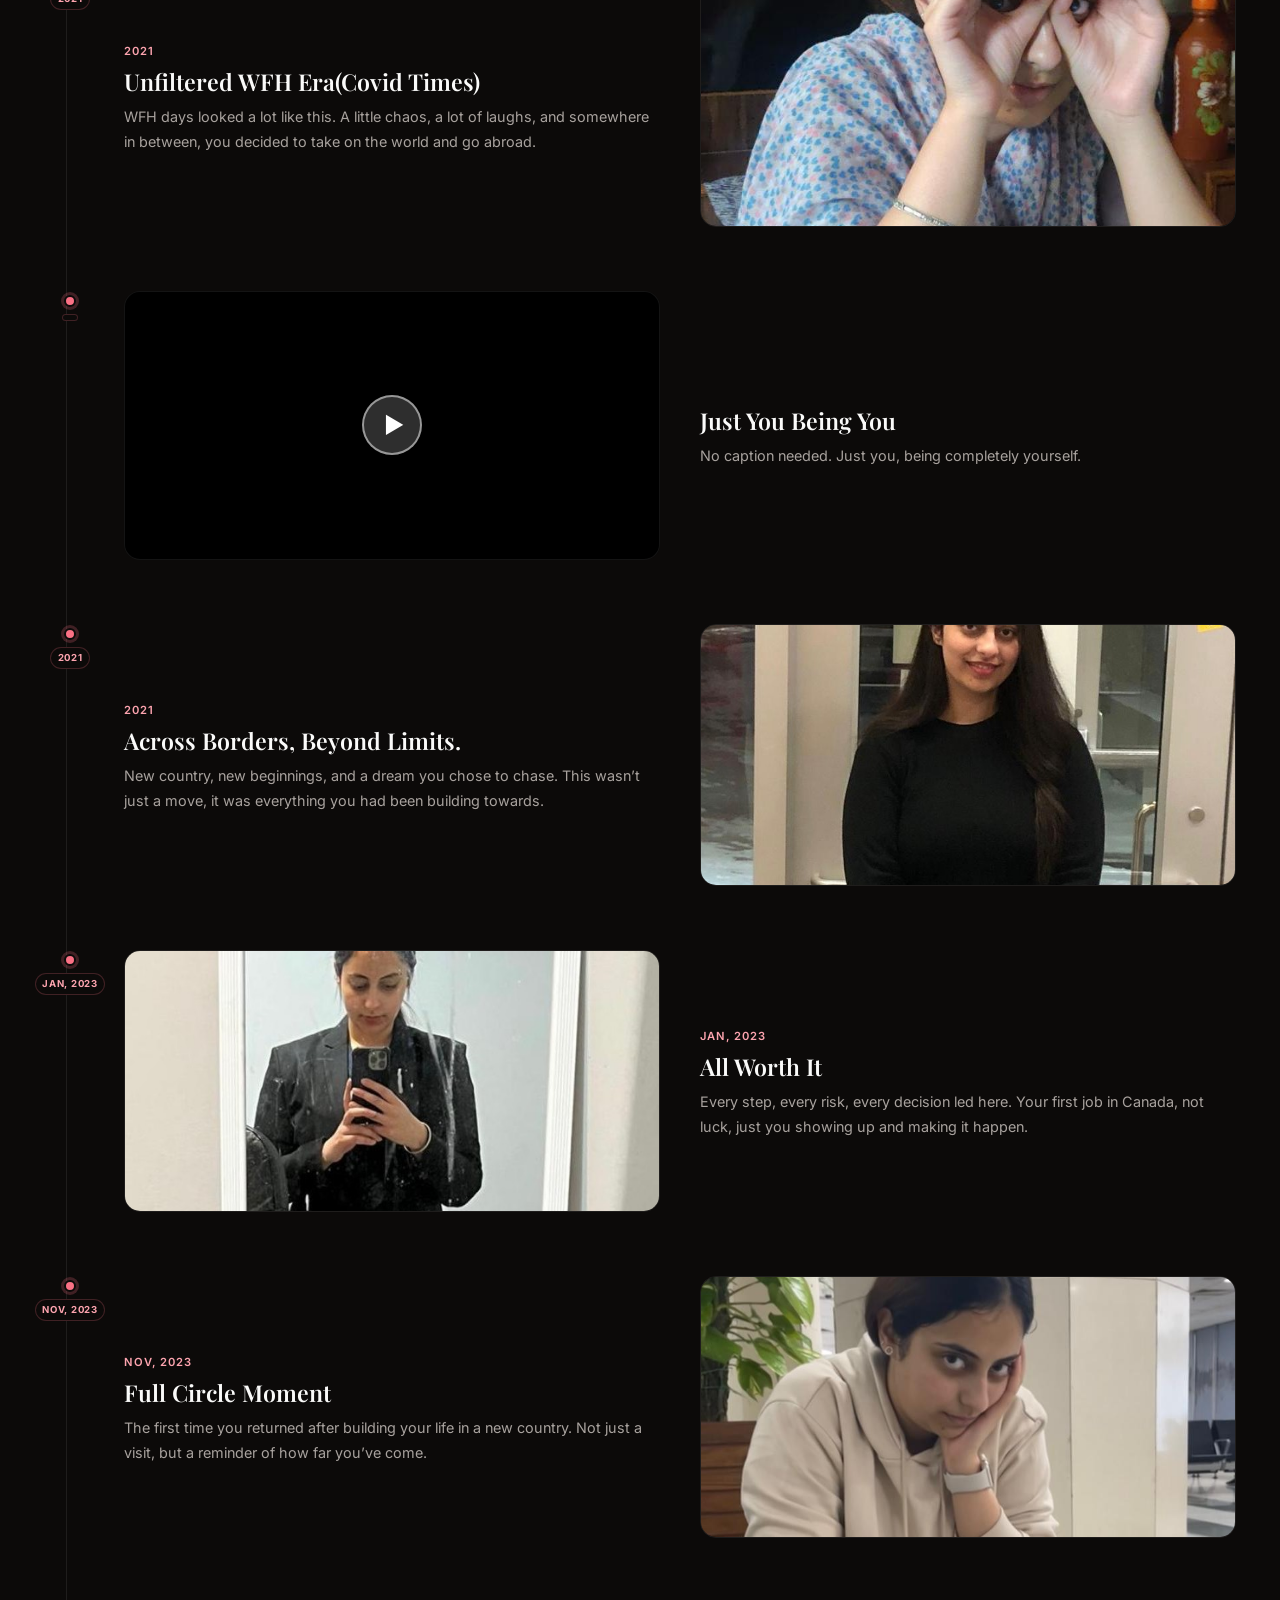
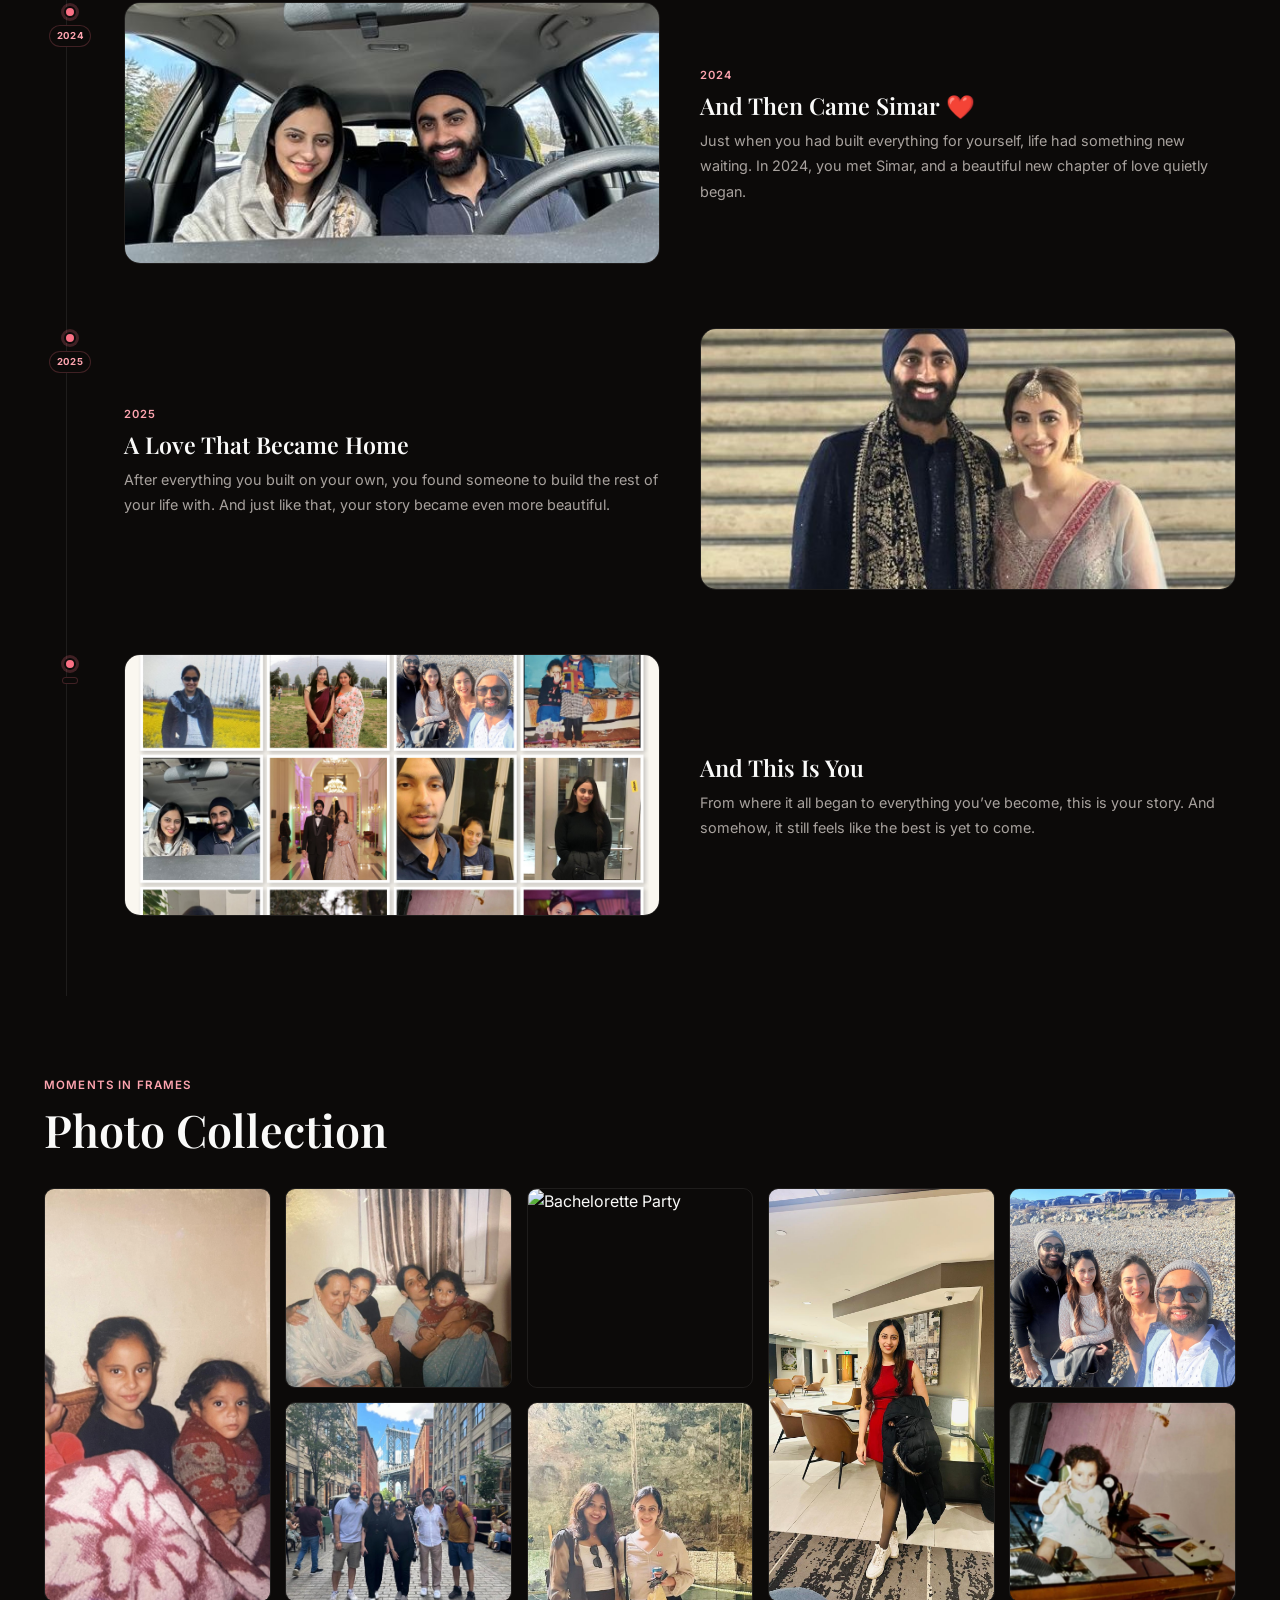
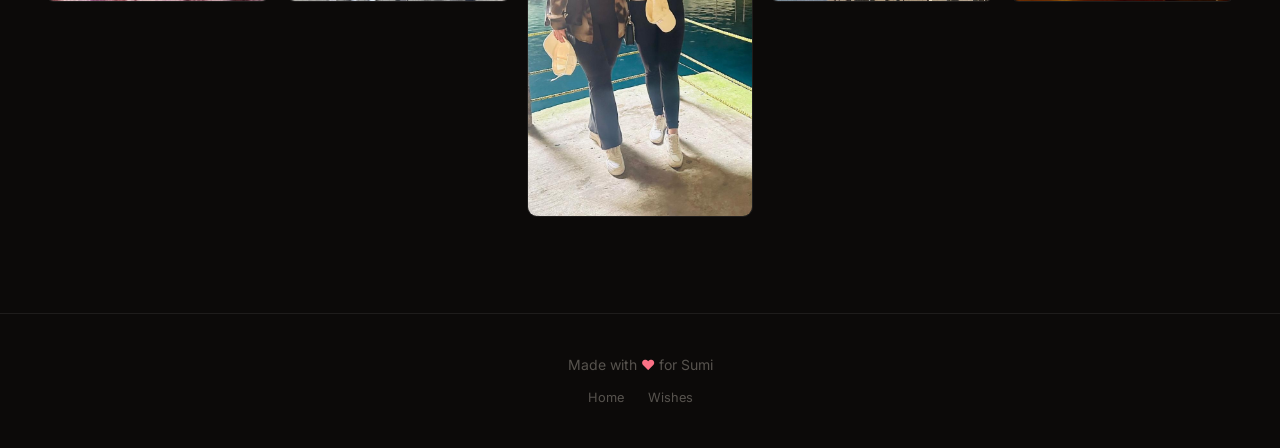
==== commit b9b01e37: "added pictures" ====
--- a/gallery.html
+++ b/gallery.html
@@ -81,10 +81,21 @@
       var item = document.createElement('div');
       item.className = 'tl-item'; item.setAttribute('data-reveal', '');
 
-      var imgHTML = mem.photo
-        ? '<div class="tl-img-wrap" data-lb-src="' + escH(mem.photo) + '" data-lb-cap="' + escH(mem.title) + '">' +
-          '<img src="' + escH(mem.photo) + '" alt="' + escH(mem.title) + '" loading="lazy"></div>'
-        : '<div class="tl-no-photo">&#x1F5BC;</div>';
+      var imgHTML;
+      if (mem.video) {
+        imgHTML =
+          '<div class="tl-video-wrap" data-video>' +
+            '<video class="tl-video" src="' + escH(mem.video) + '" preload="metadata" playsinline loop></video>' +
+            '<div class="tl-play-overlay"><div class="tl-play-icon">&#x25B6;</div></div>' +
+          '</div>';
+      } else if (mem.photo) {
+        imgHTML =
+          '<div class="tl-img-wrap" data-lb-src="' + escH(mem.photo) + '" data-lb-cap="' + escH(mem.title || '') + '">' +
+            '<img src="' + escH(mem.photo) + '" alt="' + escH(mem.title || '') + '" loading="lazy">' +
+          '</div>';
+      } else {
+        imgHTML = '<div class="tl-no-photo">&#x1F5BC;</div>';
+      }
 
       item.innerHTML =
         '<div class="tl-stem">' +
@@ -118,6 +129,22 @@
       grid.appendChild(item);
     });
 
+    /* ── Video play / pause ─────────────────────── */
+    document.getElementById('timeline').addEventListener('click', function(e) {
+      var wrap = e.target.closest('[data-video]');
+      if (!wrap) return;
+      var video = wrap.querySelector('.tl-video');
+      if (video.paused) {
+        video.play();
+        wrap.classList.add('playing');
+      } else {
+        video.pause();
+        wrap.classList.remove('playing');
+      }
+      // Show overlay again when video ends
+      video.onended = function() { wrap.classList.remove('playing'); };
+    });
+
     /* ── Lightbox trigger ───────────────────────── */
     function allLbItems() {
       return Array.from(document.querySelectorAll('[data-lb-src]')).map(function(el){
--- a/style.css
+++ b/style.css
@@ -500,11 +500,39 @@
   border: 1px solid var(--border); transition: all var(--t-md);
 }
 .tl-img-wrap:hover { border-color: var(--border-med); box-shadow: var(--shadow-lg); transform: scale(1.025); }
-.tl-img-wrap img   { width: 100%; height: 240px; object-fit: cover; display: block; transition: transform .55s ease; }
+.tl-img-wrap img   { width: 100%; height: 260px; object-fit: cover; display: block; transition: transform .55s ease; }
 .tl-img-wrap:hover img { transform: scale(1.06); }
 
+/* Video in timeline */
+.tl-video-wrap {
+  position: relative; border-radius: var(--r-lg);
+  overflow: hidden; cursor: pointer;
+  border: 1px solid var(--border); background: #000;
+  transition: all var(--t-md);
+}
+.tl-video-wrap:hover { border-color: var(--border-med); box-shadow: var(--shadow-lg); }
+.tl-video { width: 100%; height: auto; display: block; }
+.tl-play-overlay {
+  position: absolute; inset: 0;
+  display: flex; align-items: center; justify-content: center;
+  background: rgba(0,0,0,.38);
+  transition: opacity var(--t-md);
+}
+.tl-play-icon {
+  width: 60px; height: 60px; border-radius: 50%;
+  background: rgba(255,255,255,.18);
+  border: 2px solid rgba(255,255,255,.5);
+  display: flex; align-items: center; justify-content: center;
+  font-size: 1.4rem; color: #fff;
+  padding-left: 4px; /* optical center for ▶ */
+  transition: background var(--t-md), transform var(--t-md);
+  backdrop-filter: blur(4px);
+}
+.tl-video-wrap:hover .tl-play-icon { background: rgba(255,255,255,.28); transform: scale(1.1); }
+.tl-video-wrap.playing .tl-play-overlay { opacity: 0; pointer-events: none; }
+
 .tl-no-photo {
-  height: 240px; border-radius: var(--r-lg);
+  height: 260px; border-radius: var(--r-lg);
   background: var(--card); border: 1px solid var(--border);
   display: flex; align-items: center; justify-content: center;
   font-size: 2.5rem; color: var(--text-dim);
